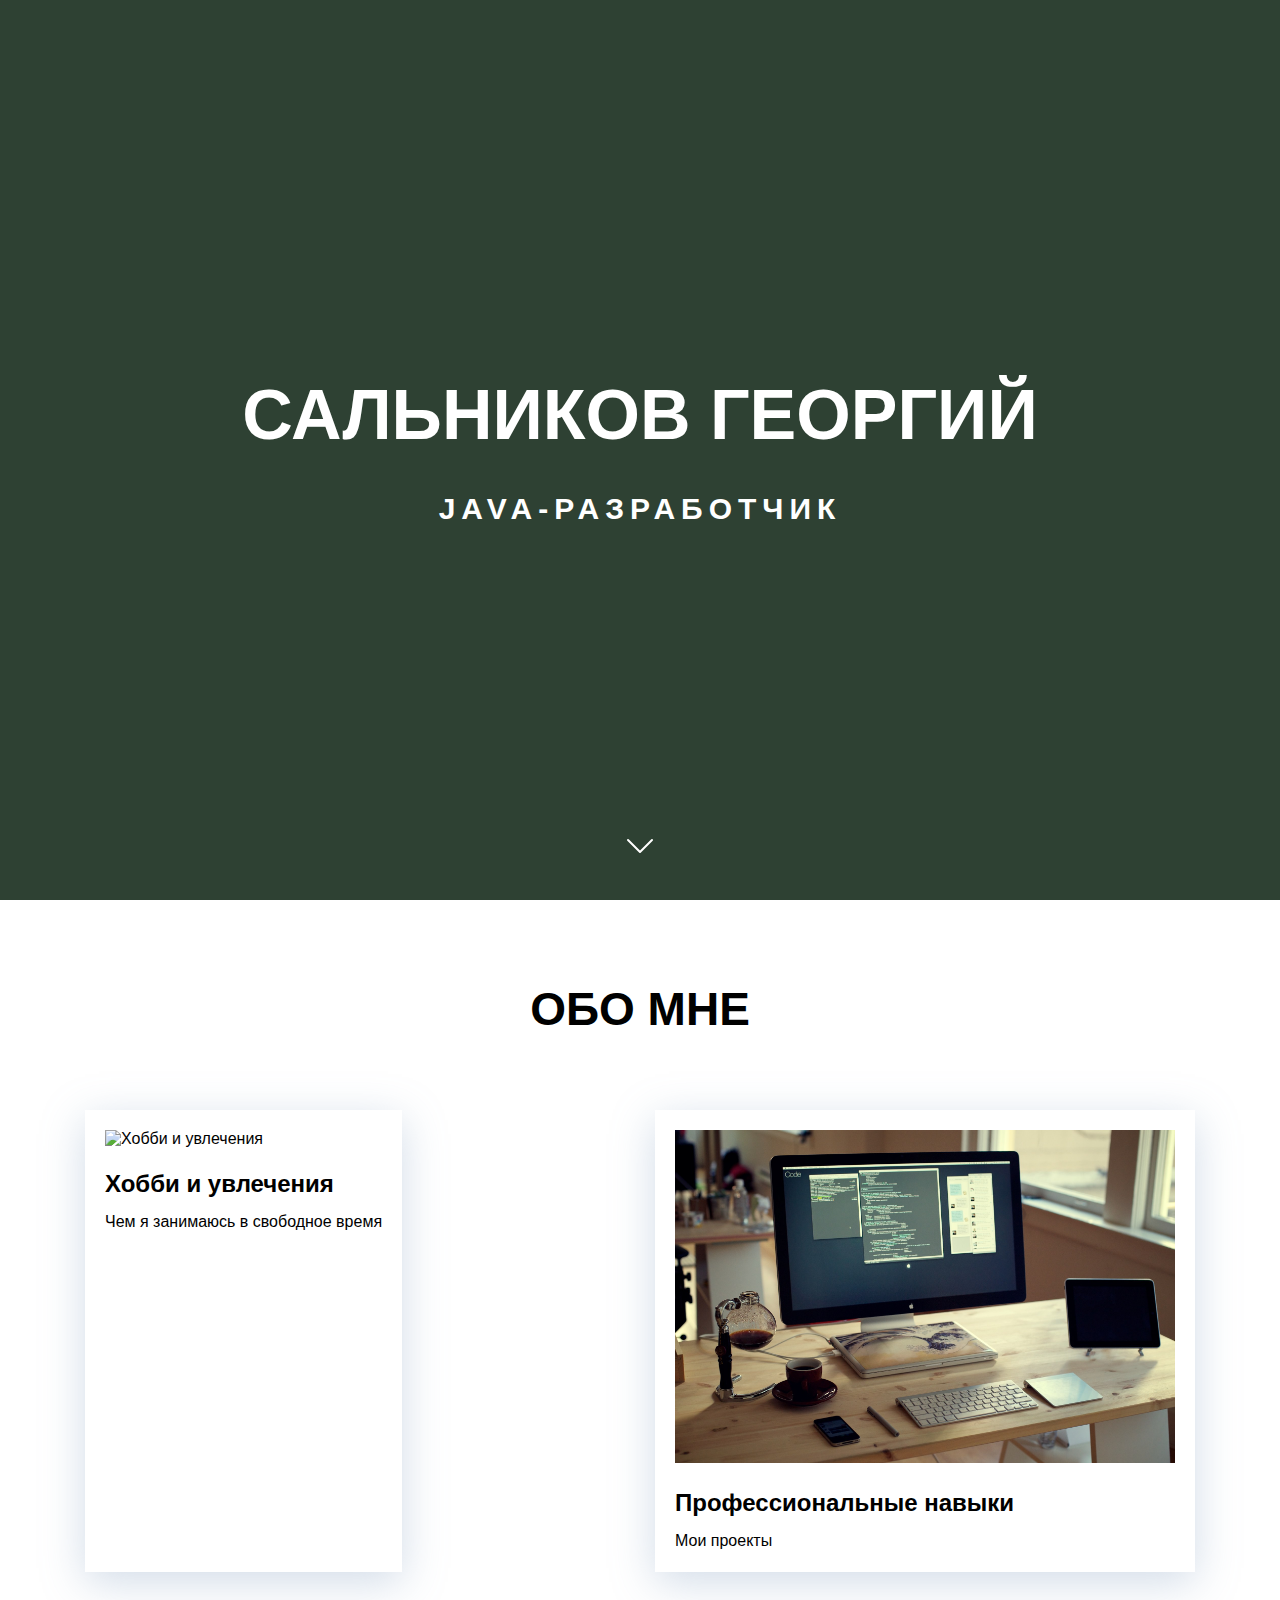
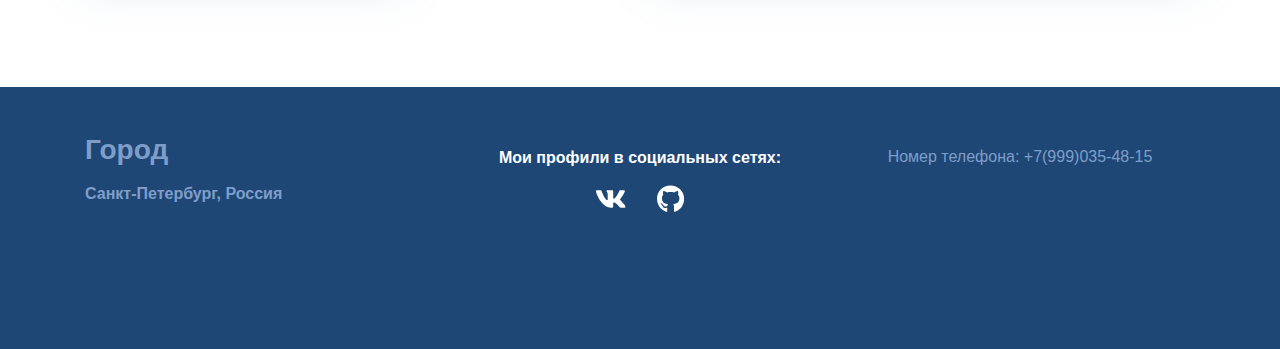
==== index.html @ fc31d526 "Сделал главную страничку и шапку хобби" ====
<!DOCTYPE html>
<html lang="en">
<head>
    <meta charset="UTF-8">
    <meta name="viewport" content="width=device-width, initial-scale=1.0">
    <link rel="stylesheet" href="./css/style.css">
    <title>Document</title>
</head>
<body>
    <header class="header" id="header">
        <div class="header__container container">
            <h1 class="header-title">САЛЬНИКОВ ГЕОРГИЙ</h1>
            <p class="header-subtitle">JAVA-РАЗРАБОТЧИК</p>
        </div>
        <a href="#portfolio" class="header-arrow">
            <img src="./img/chevron-down.svg" alt="Arrow">
        </a>
        </div>
        
    </header>
    <main>
        <section class="portfolio" id="portfolio">
            <div class="container">
                <h2 class="portfolio-header">ОБО МНЕ</h2>
                <div class="portfolio-cards-wrapper">
                    <div class="card">
                        <a href="hobbys.html" class="card-link">
                            <img class="card-img" src="./img/ski2.jpg" alt="Хобби и увлечения">
                            <h3 class="card-title">Хобби и увлечения</h3>
                            <p>Чем я занимаюсь в свободное время</p>
                        </a>
                    </div>

                    <div class="card">
                        <a href="#" class="card-link">
                            <img class="card-img" src="./img/mac.jpg" alt="Профессиональные навыки">
                            <h3 class="card-title">Профессиональные навыки</h3>
                            <p>Мои проекты</p>
                        </a>
                    </div>
                    
                </div>
            </div>
        </section>
    </main>
    <footer class="footer">
        <div class="container">
            <div class="footer-row">
                
                <div class="footer-copyright footer-col">
                    <div class="footer-copyright-name">Город</div>
                    <p>Санкт-Петербург, Россия</p>
                </div>
                <div class="footer-icons footer-col">
                    <p>Мои профили в социальных сетях:</p>
                    <div class="footer-icons-row">
                        <a href="https://vk.com/skgeorge">
                            <img src="./img/vk.svg" alt="">
                        </a>

                        <a href="https://github.com/goshik033">
                            <img src="./img/github.svg" alt="">
                        </a>
                    </div>
                </div>
                <div class="footer-contacts footer-col">
                    <p>Номер телефона: +7(999)035-48-15</p>
                </div>


            </div>
        </div>
    </footer>

    <script src="./libs/jquery/jquery-3.7.1.min.js"></script>
    <script src="./libs/vide/jquery.vide.min.js"></script>
    <script src="./js/main.js"></script>
    
</body>
</html>
---- css/style.css ----
* {
    box-sizing: border-box;
}

html {
    scroll-behavior: smooth;
}

body {
    margin: 0;
    font-family: 'Montserrat', sans-serif;
    color: #000000;
}

img {
    max-width: 100%;
}

.container {
    max-width: 1140px;
    margin-left: auto;
    margin-right: auto;
    padding-left: 15px;
    padding-right: 15px;
}

.none {
    display: none !important;
}

/*-------------------------------Header-------------------------------- */

.header {
    position: relative;
    display: flex;
    flex-direction: column; 
    justify-content: center; 
    align-items: center; 

    width: 100%;
    height: 100vh;
    background-size: cover;
    background-position: center;
}

.header-title {
    margin: 0;
    margin-bottom: 25px;
    font-weight: 700;
    font-size: 70px;
    line-height: 130%;
    text-align: center;
    color: #FFFFFF;
}

.header-subtitle {
    margin: 0;
    font-weight: bold;
    font-size: 30px;
    line-height: 150%;
    text-align: center;
    letter-spacing: 0.2em;
    text-transform: uppercase;
    color: #FFFFFF;
}

.header-arrow {
    width: 48px;
    height: 48px;

    position: absolute;
    bottom: 30px;
    left: 50%;
    transform: translate(-50%, 0);
}

.header__container {

}


/* -------------------------MAIN------------------------ */
.portfolio {
    padding-top: 80px;
    padding-bottom: 115px;
}

.portfolio-header {
    margin: 0;
    margin-bottom: 70px;
    font-weight: 700;
    font-size: 46px;
    line-height: 130%;
    text-align: center;
    color: #000000;
}

.portfolio-cards-wrapper {
    display: flex;
    flex-wrap: wrap;
    justify-content: space-between;
}

.card {
    margin-bottom: 30px;
    max-width: 540px;
    background-color: white;
    box-shadow: 0px 10px 40px rgba(126, 155, 189, 0.35);
    transition: transform 0.2s ease-in;
}

.card:hover {
    transform: translateY(-15px);
}

.card-link {
    display: block;
    padding: 20px;
    color: black;
    text-decoration: none;
    transition: color 0.2s ease-in;
}

.card-link:hover {
    color: rgb(39, 91, 236);
}

.card:last-child, .card:nth-last-child(2) {
    margin-bottom: 0;
}

.card-img {
    margin-bottom: 20px;
}

.card-title {
    margin: 0;
    margin-bottom: 13px;
    font-weight: 600;
    font-size: 24px;
    line-height: 130%;
}

.card p {
    margin: 0;
    font-size: 16px;
    line-height: 130%;
}

/* ------------------------Footer------------------------------ */

.footer {
    padding-top: 45px;
    padding-bottom: 130px;
    background: #1E4776;
    color: white;
}

.footer-row {
    display: flex;
    flex-direction: row;
    justify-content: space-between;
}

.footer-col {
    max-width: 350px;
    flex-grow: 1;
}

.footer-copyright {
    color: #7E9EC9;
    line-height: 1.3;    
}

.footer-copyright-name {
    font-weight: 700;
    font-size: 28px;
    margin-bottom: 15px;
}

.footer-copyright p {
    margin: 0;
    margin-bottom: 15px;
    font-size: 16px;
    font-weight: 600;
}

.footer-icons p {
    font-weight: 600;
    font-size: 16px;
    line-height: 1.3;
    text-align: center;
}

.footer-icons-row {
    display: flex;
    align-items: center;
    justify-content: center;
}

.footer-icons-row > * + * {
    margin-left: 30px;
}


.footer-contacts p {
    text-align: center;
    margin: 15px 0;
    font-size: 16px;
    line-height: 1.3;
    color: #7E9EC9;
}
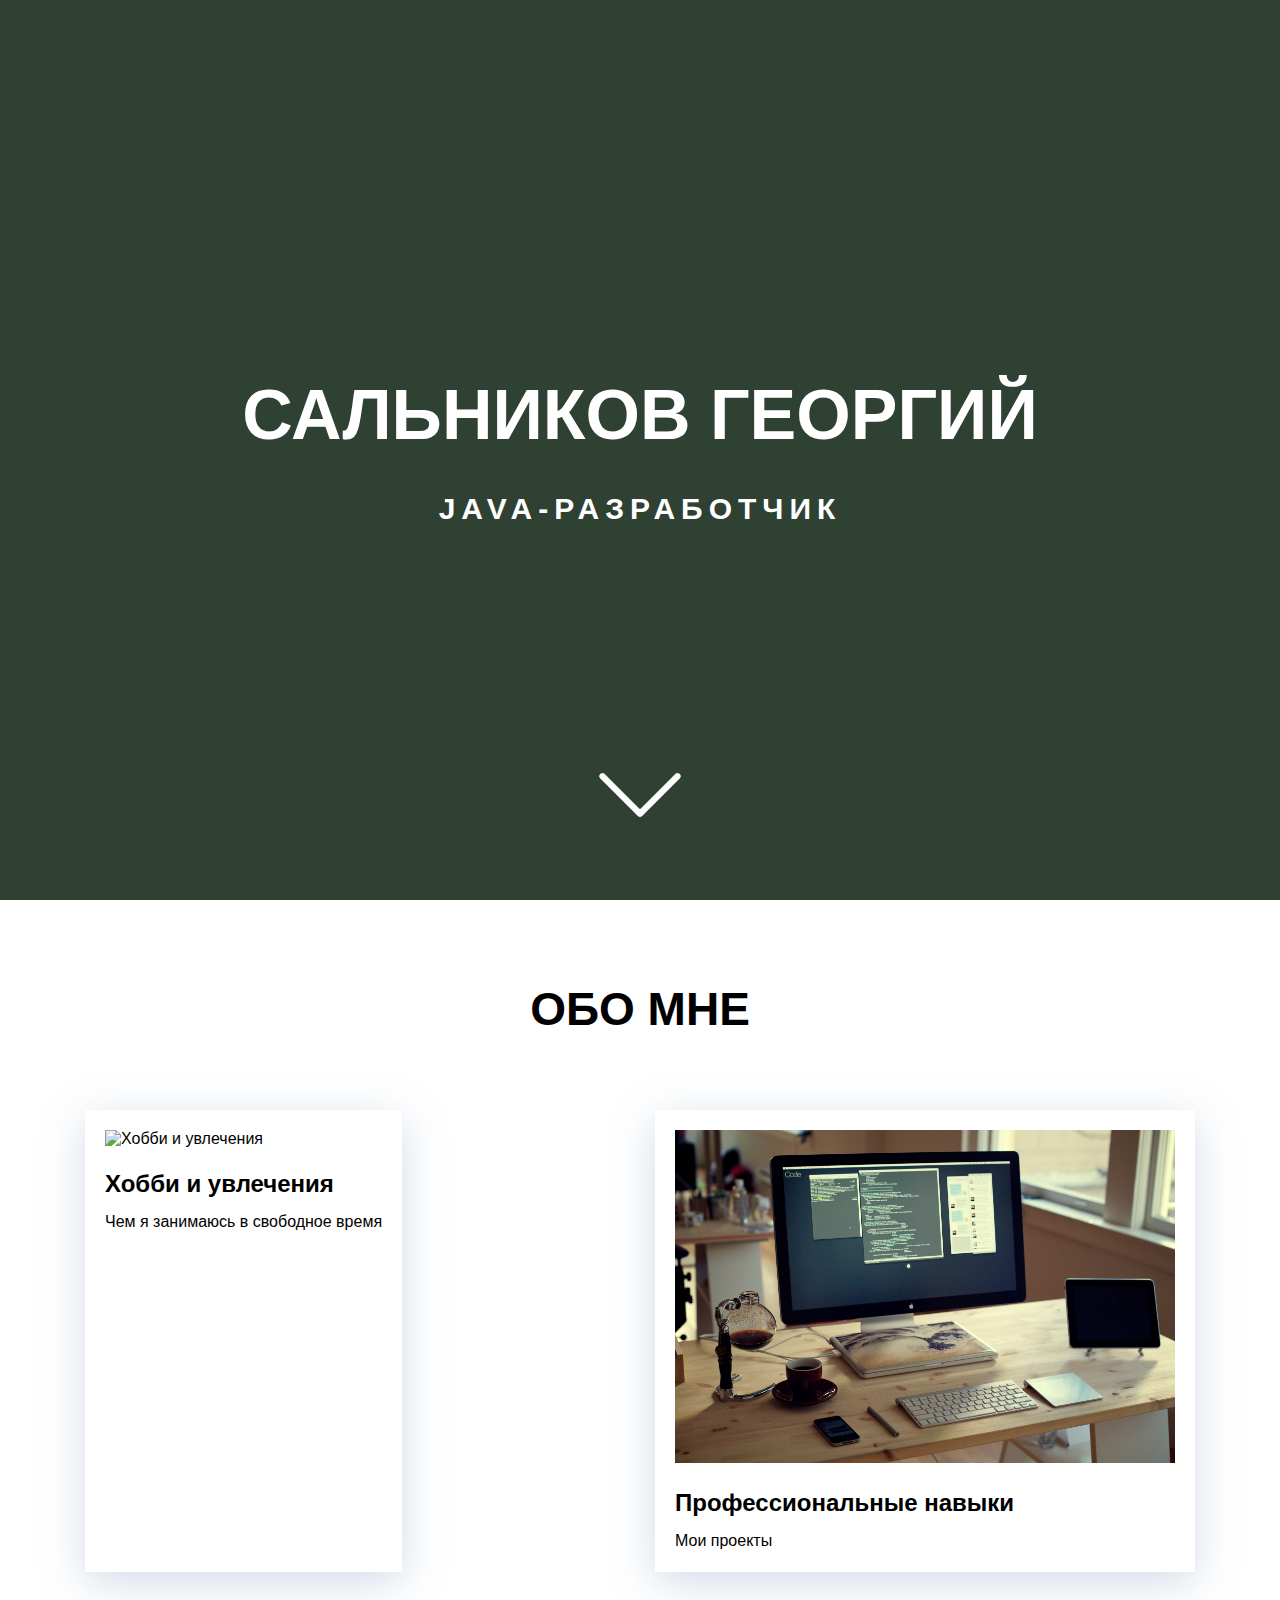
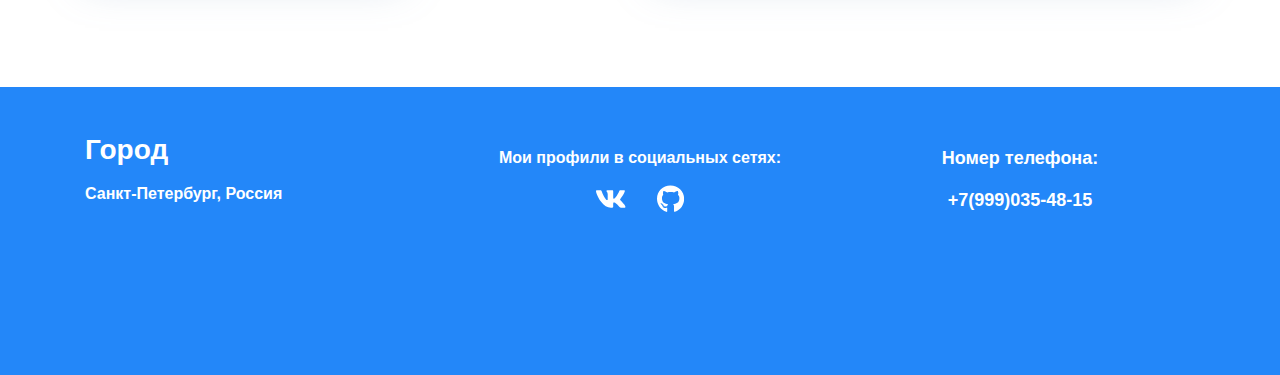
==== commit 0d9fab2e: "Добавил страничку hobbys, в которой сделал header и альбом с фото, но пока без дизайна." ====
--- a/index.html
+++ b/index.html
@@ -64,7 +64,8 @@
                     </div>
                 </div>
                 <div class="footer-contacts footer-col">
-                    <p>Номер телефона: +7(999)035-48-15</p>
+                    Номер телефона:
+                    <p> +7(999)035-48-15</p>
                 </div>
 
 
--- a/css/style.css
+++ b/css/style.css
@@ -65,13 +65,19 @@
 }
 
 .header-arrow {
-    width: 48px;
-    height: 48px;
+    width: 150px;
+    height: 150px;
 
     position: absolute;
     bottom: 30px;
     left: 50%;
     transform: translate(-50%, 0);
+}
+.header-arrow img{
+    width: 150px;
+    height: 150px;
+
+  
 }
 
 .header__container {
@@ -122,7 +128,7 @@
 }
 
 .card-link:hover {
-    color: rgb(39, 91, 236);
+    color: #2387f9;
 }
 
 .card:last-child, .card:nth-last-child(2) {
@@ -152,7 +158,7 @@
 .footer {
     padding-top: 45px;
     padding-bottom: 130px;
-    background: #1E4776;
+    background: #2387f9;
     color: white;
 }
 
@@ -168,7 +174,7 @@
 }
 
 .footer-copyright {
-    color: #7E9EC9;
+    color: white;
     line-height: 1.3;    
 }
 
@@ -203,10 +209,11 @@
 }
 
 
-.footer-contacts p {
+.footer-contacts  {
     text-align: center;
     margin: 15px 0;
-    font-size: 16px;
+    font-size: 18px;
+    font-weight: 600;
     line-height: 1.3;
-    color: #7E9EC9;
-}
+    color: white;
+}
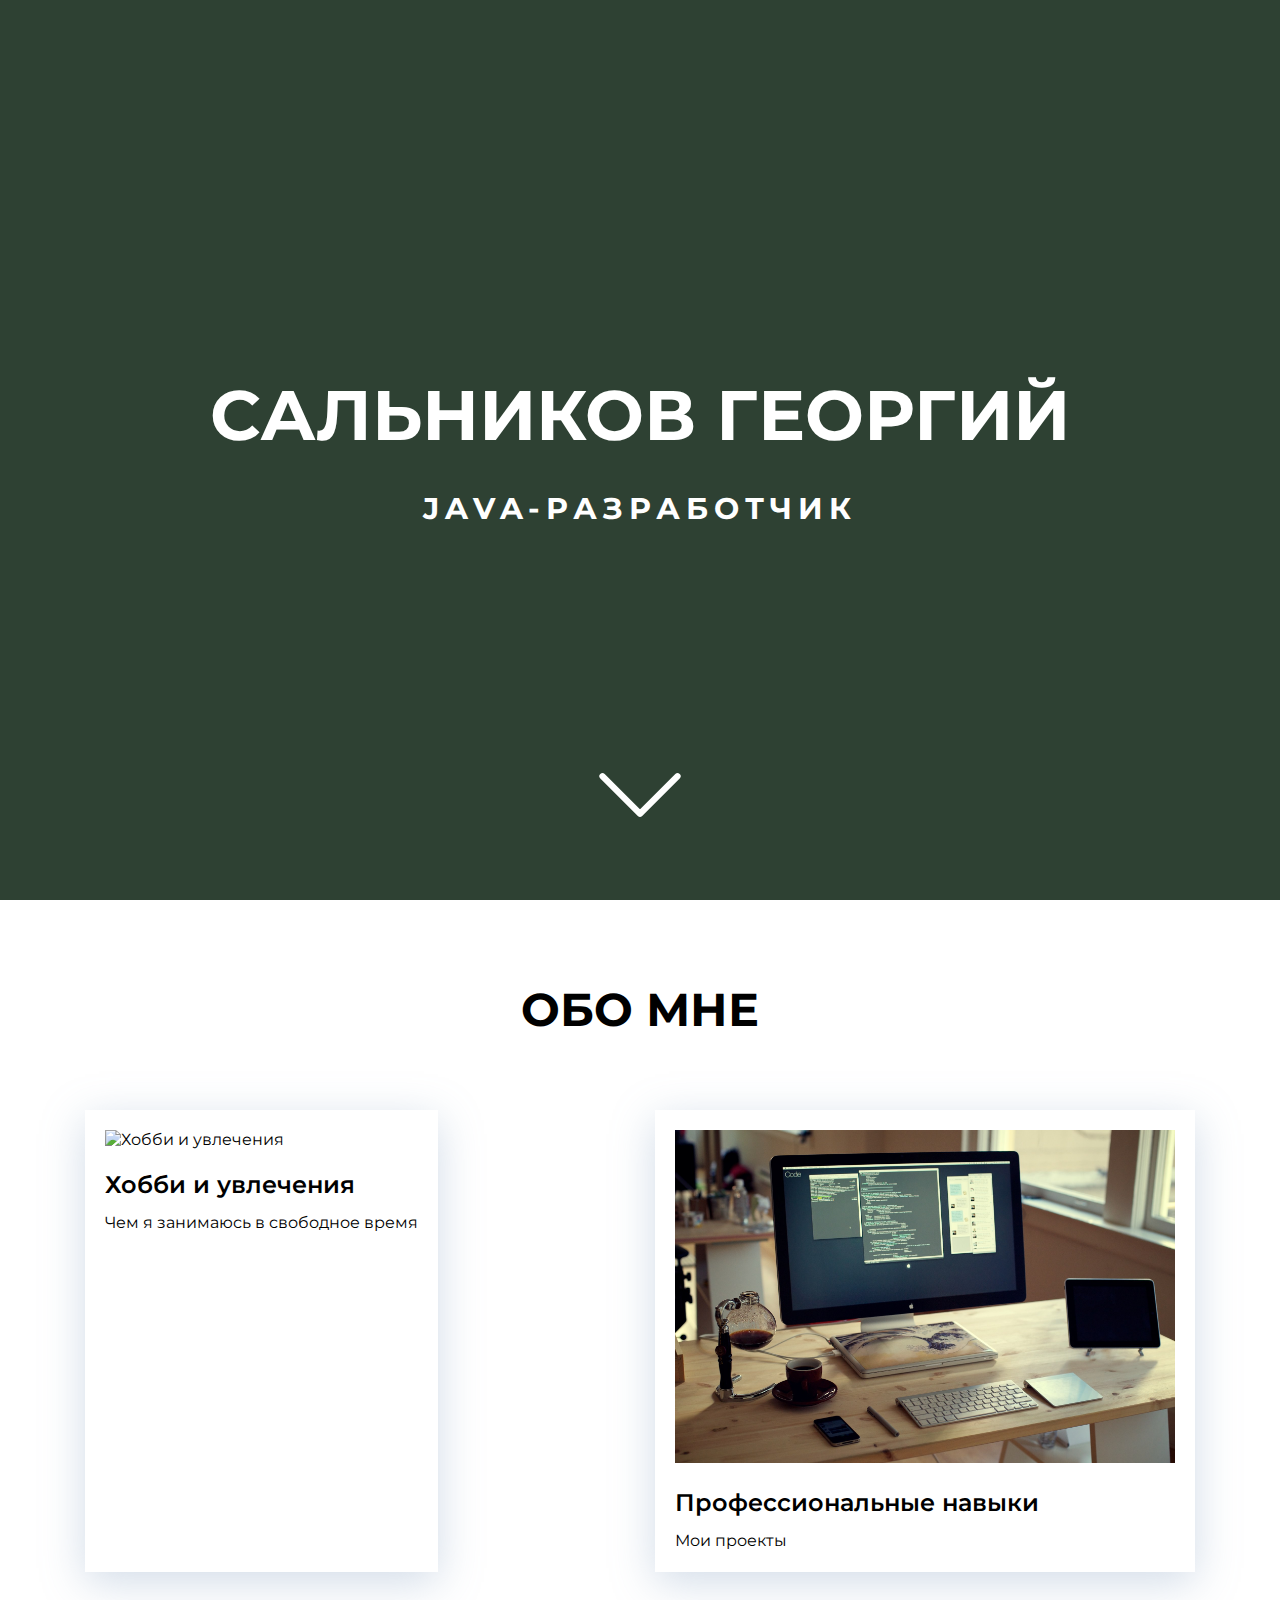
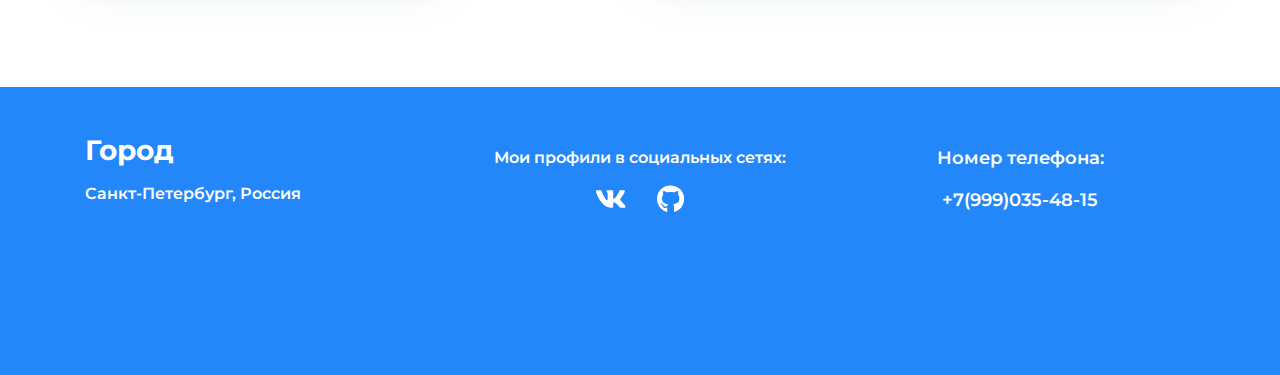
==== commit 55fd9a6f: "Добавлен плеер и подключены шрифты" ====
--- a/index.html
+++ b/index.html
@@ -4,6 +4,9 @@
     <meta charset="UTF-8">
     <meta name="viewport" content="width=device-width, initial-scale=1.0">
     <link rel="stylesheet" href="./css/style.css">
+    <link rel="preconnect" href="https://fonts.googleapis.com">
+<link rel="preconnect" href="https://fonts.gstatic.com" crossorigin>
+<link href="https://fonts.googleapis.com/css2?family=Montserrat:wght@300;400;500;600;700;800&display=swap" rel="stylesheet">
     <title>Document</title>
 </head>
 <body>
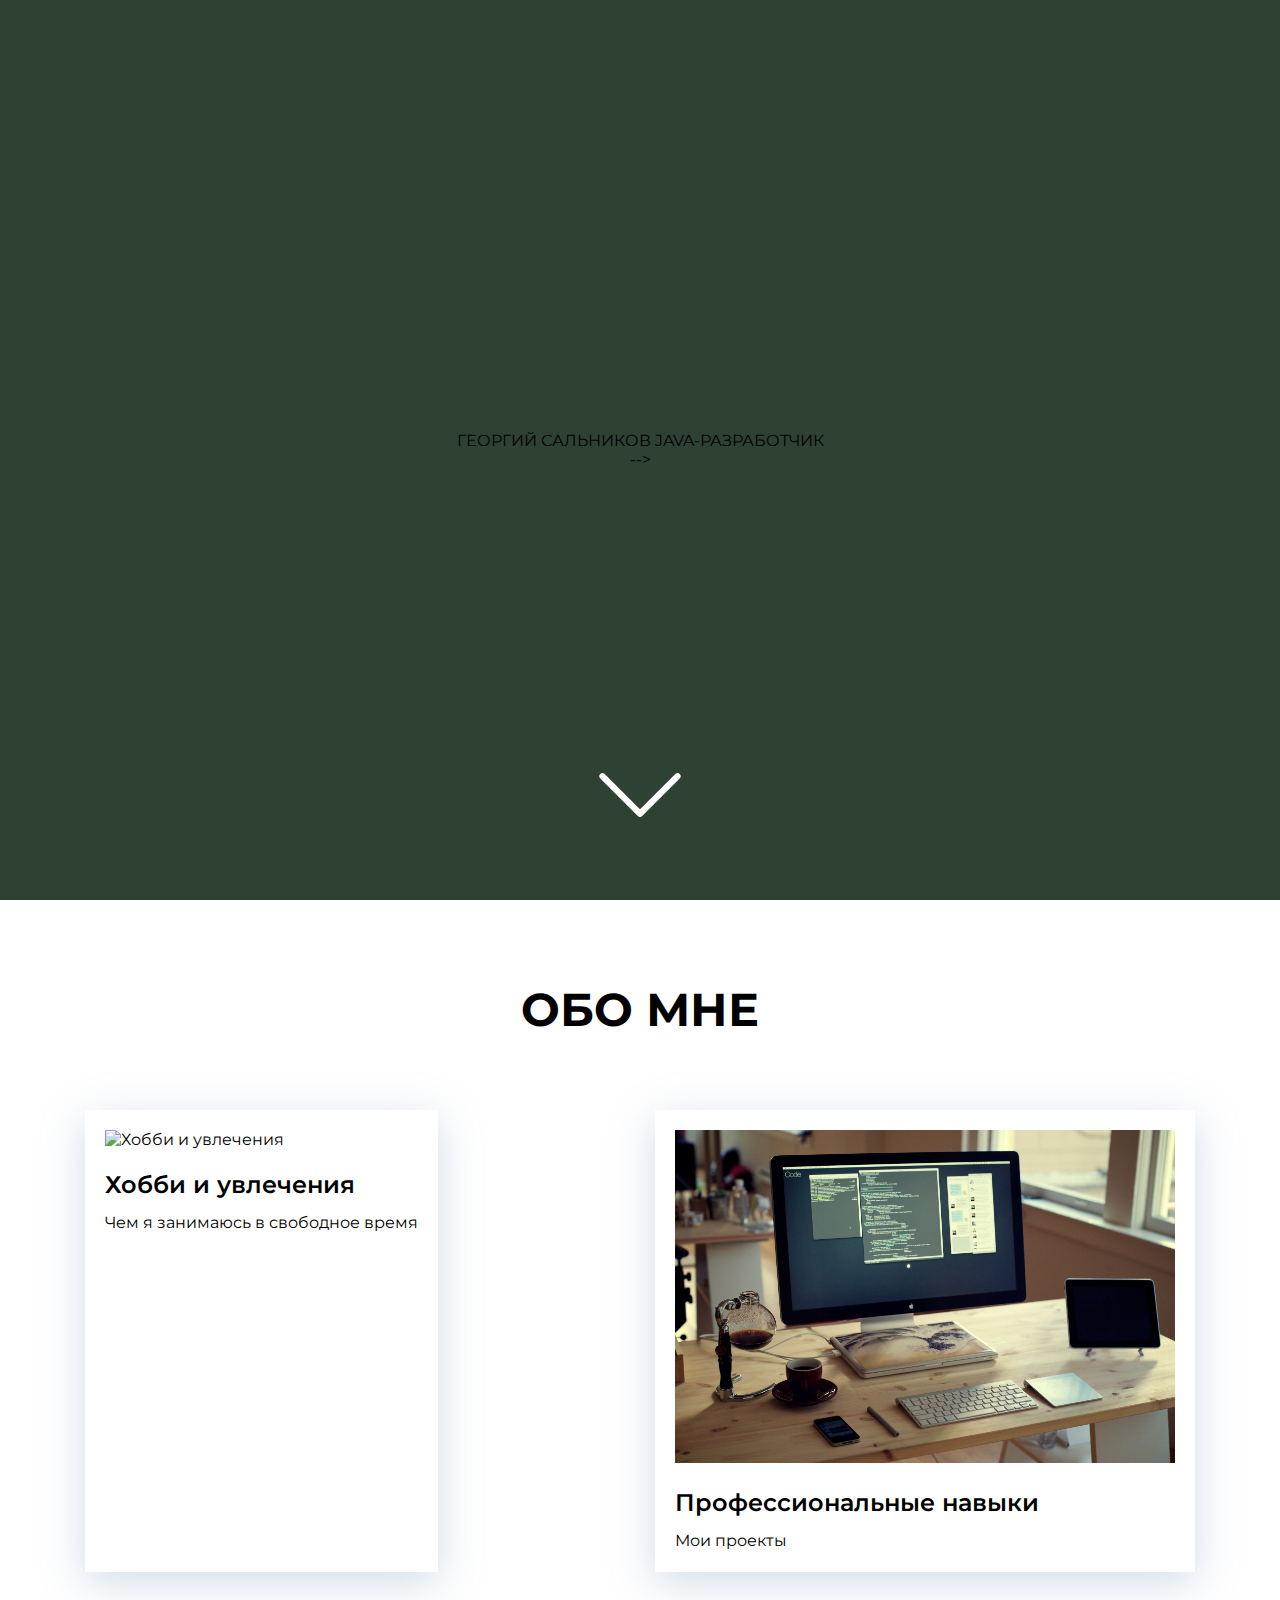
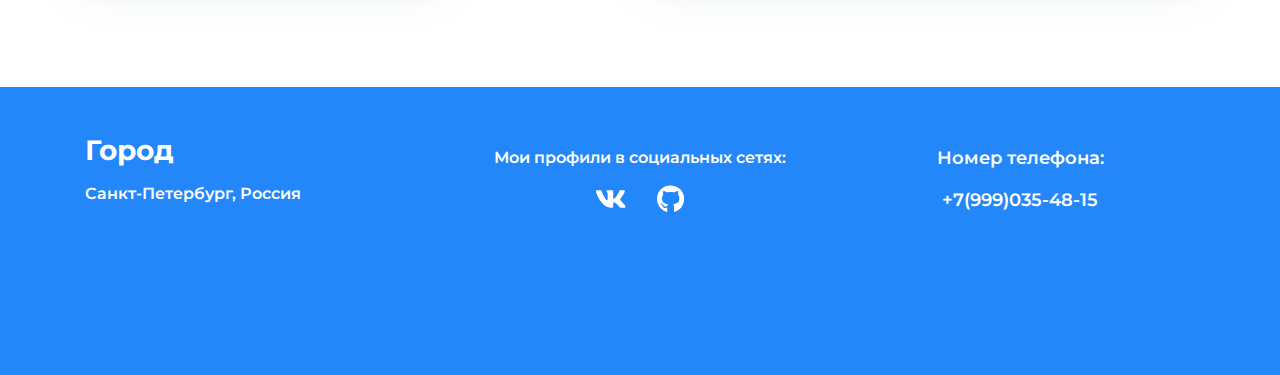
==== commit 06be8676: "Добавлен эффект печатной машинки" ====
--- a/index.html
+++ b/index.html
@@ -11,10 +11,21 @@
 </head>
 <body>
     <header class="header" id="header">
-        <div class="header__container container">
-            <h1 class="header-title">САЛЬНИКОВ ГЕОРГИЙ</h1>
-            <p class="header-subtitle">JAVA-РАЗРАБОТЧИК</p>
+        <div id="typed-strings">
+            <span>ГЕОРГИЙ САЛЬНИКОВ</span>
+            <span>JAVA-РАЗРАБОТЧИК</span>
         </div>
+        
+        <div class="text-typing header__container container">
+            <span class="header-title" id="typed"></span>
+        </div>
+        <!-- <div class="header__container container" id="typed-strings">
+            
+            <span class="header-title">ГЕОРГИЙ САЛЬНИКОВ</span>
+            <span>JAVA-РАЗРАБОТЧИК</span>
+            <!-- <h1 class="header-title">САЛЬНИКОВ ГЕОРГИЙ</h1>
+            <p class="header-subtitle">JAVA-РАЗРАБОТЧИК</p> -->
+        </div> -->
         <a href="#portfolio" class="header-arrow">
             <img src="./img/chevron-down.svg" alt="Arrow">
         </a>
@@ -75,7 +86,7 @@
             </div>
         </div>
     </footer>
-
+    <script src="https://cdn.jsdelivr.net/npm/typed.js@2.0.11"></script>
     <script src="./libs/jquery/jquery-3.7.1.min.js"></script>
     <script src="./libs/vide/jquery.vide.min.js"></script>
     <script src="./js/main.js"></script>
--- a/css/style.css
+++ b/css/style.css
@@ -36,7 +36,6 @@
     flex-direction: column; 
     justify-content: center; 
     align-items: center; 
-
     width: 100%;
     height: 100vh;
     background-size: cover;
@@ -81,6 +80,13 @@
 }
 
 .header__container {
+
+}
+.typed-cursor {
+    font-weight: 700;
+    font-size: 70px;
+    color: #FFFFFF;
+    line-height: 100%;
 
 }
 
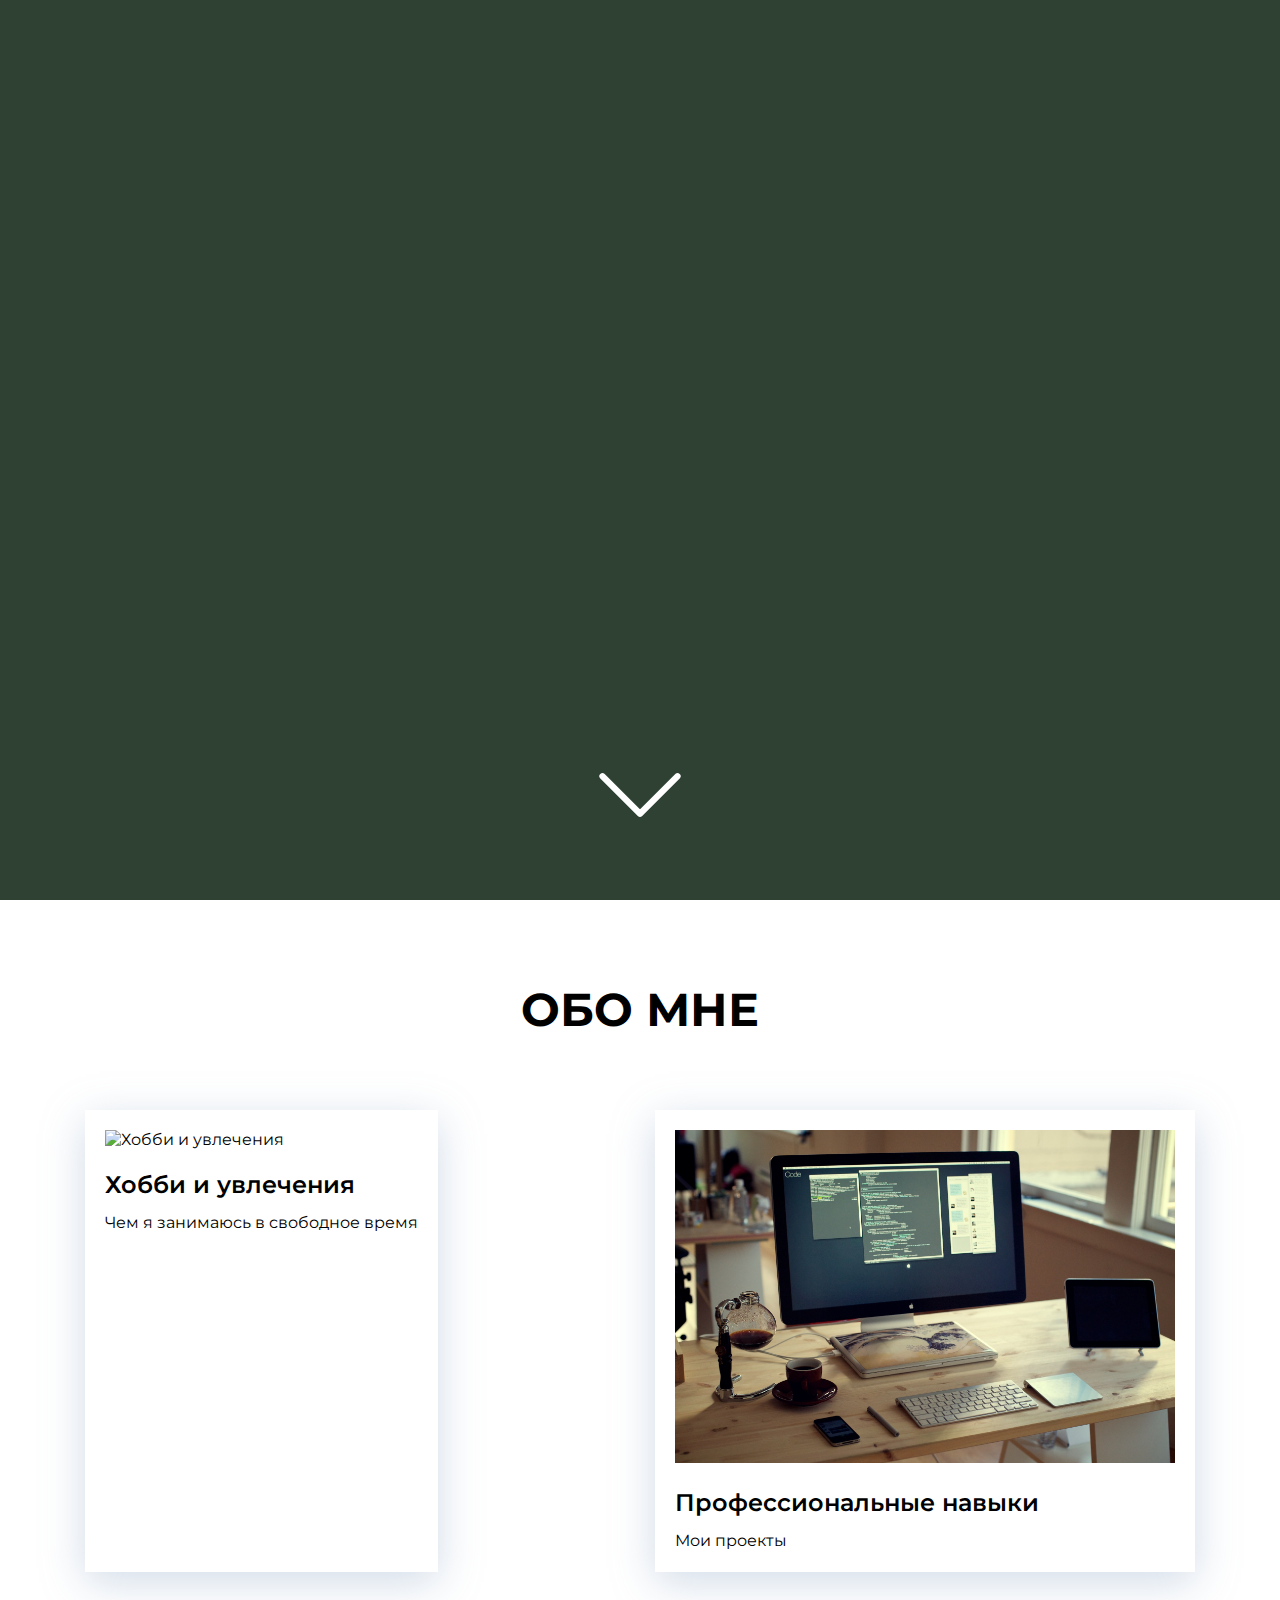
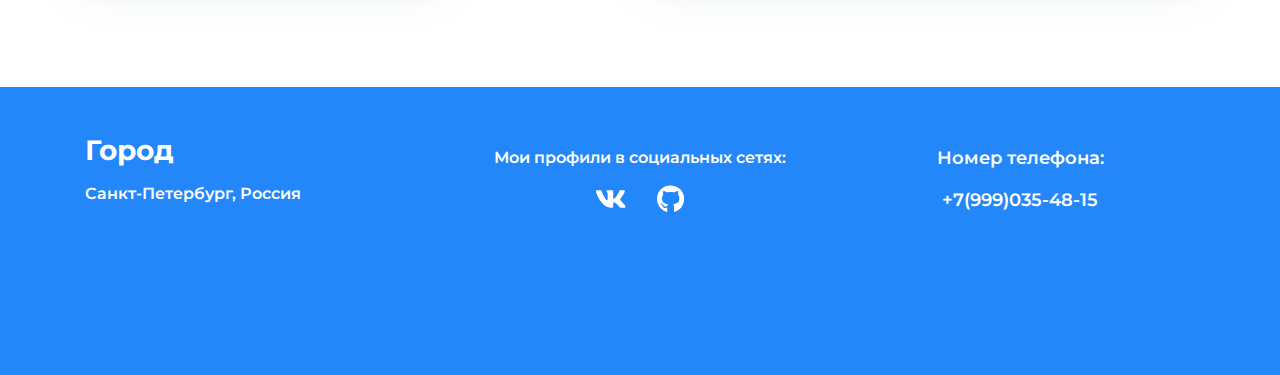
==== commit a4f0dc4b: "Добавлен видео-проигрыватель, но пока без дизайна и с неполным функционалом" ====
--- a/index.html
+++ b/index.html
@@ -11,7 +11,7 @@
 </head>
 <body>
     <header class="header" id="header">
-        <div id="typed-strings">
+        <div class = "typed-strings" id="typed-strings">
             <span>ГЕОРГИЙ САЛЬНИКОВ</span>
             <span>JAVA-РАЗРАБОТЧИК</span>
         </div>
@@ -19,13 +19,7 @@
         <div class="text-typing header__container container">
             <span class="header-title" id="typed"></span>
         </div>
-        <!-- <div class="header__container container" id="typed-strings">
-            
-            <span class="header-title">ГЕОРГИЙ САЛЬНИКОВ</span>
-            <span>JAVA-РАЗРАБОТЧИК</span>
-            <!-- <h1 class="header-title">САЛЬНИКОВ ГЕОРГИЙ</h1>
-            <p class="header-subtitle">JAVA-РАЗРАБОТЧИК</p> -->
-        </div> -->
+        </div> 
         <a href="#portfolio" class="header-arrow">
             <img src="./img/chevron-down.svg" alt="Arrow">
         </a>
--- a/css/style.css
+++ b/css/style.css
@@ -29,7 +29,9 @@
 }
 
 /*-------------------------------Header-------------------------------- */
-
+.typed-strings span{
+    display: none;
+}
 .header {
     position: relative;
     display: flex;
@@ -79,16 +81,14 @@
   
 }
 
-.header__container {
-
-}
+
 .typed-cursor {
     font-weight: 700;
     font-size: 70px;
     color: #FFFFFF;
-    line-height: 100%;
-
-}
+
+}
+
 
 
 /* -------------------------MAIN------------------------ */
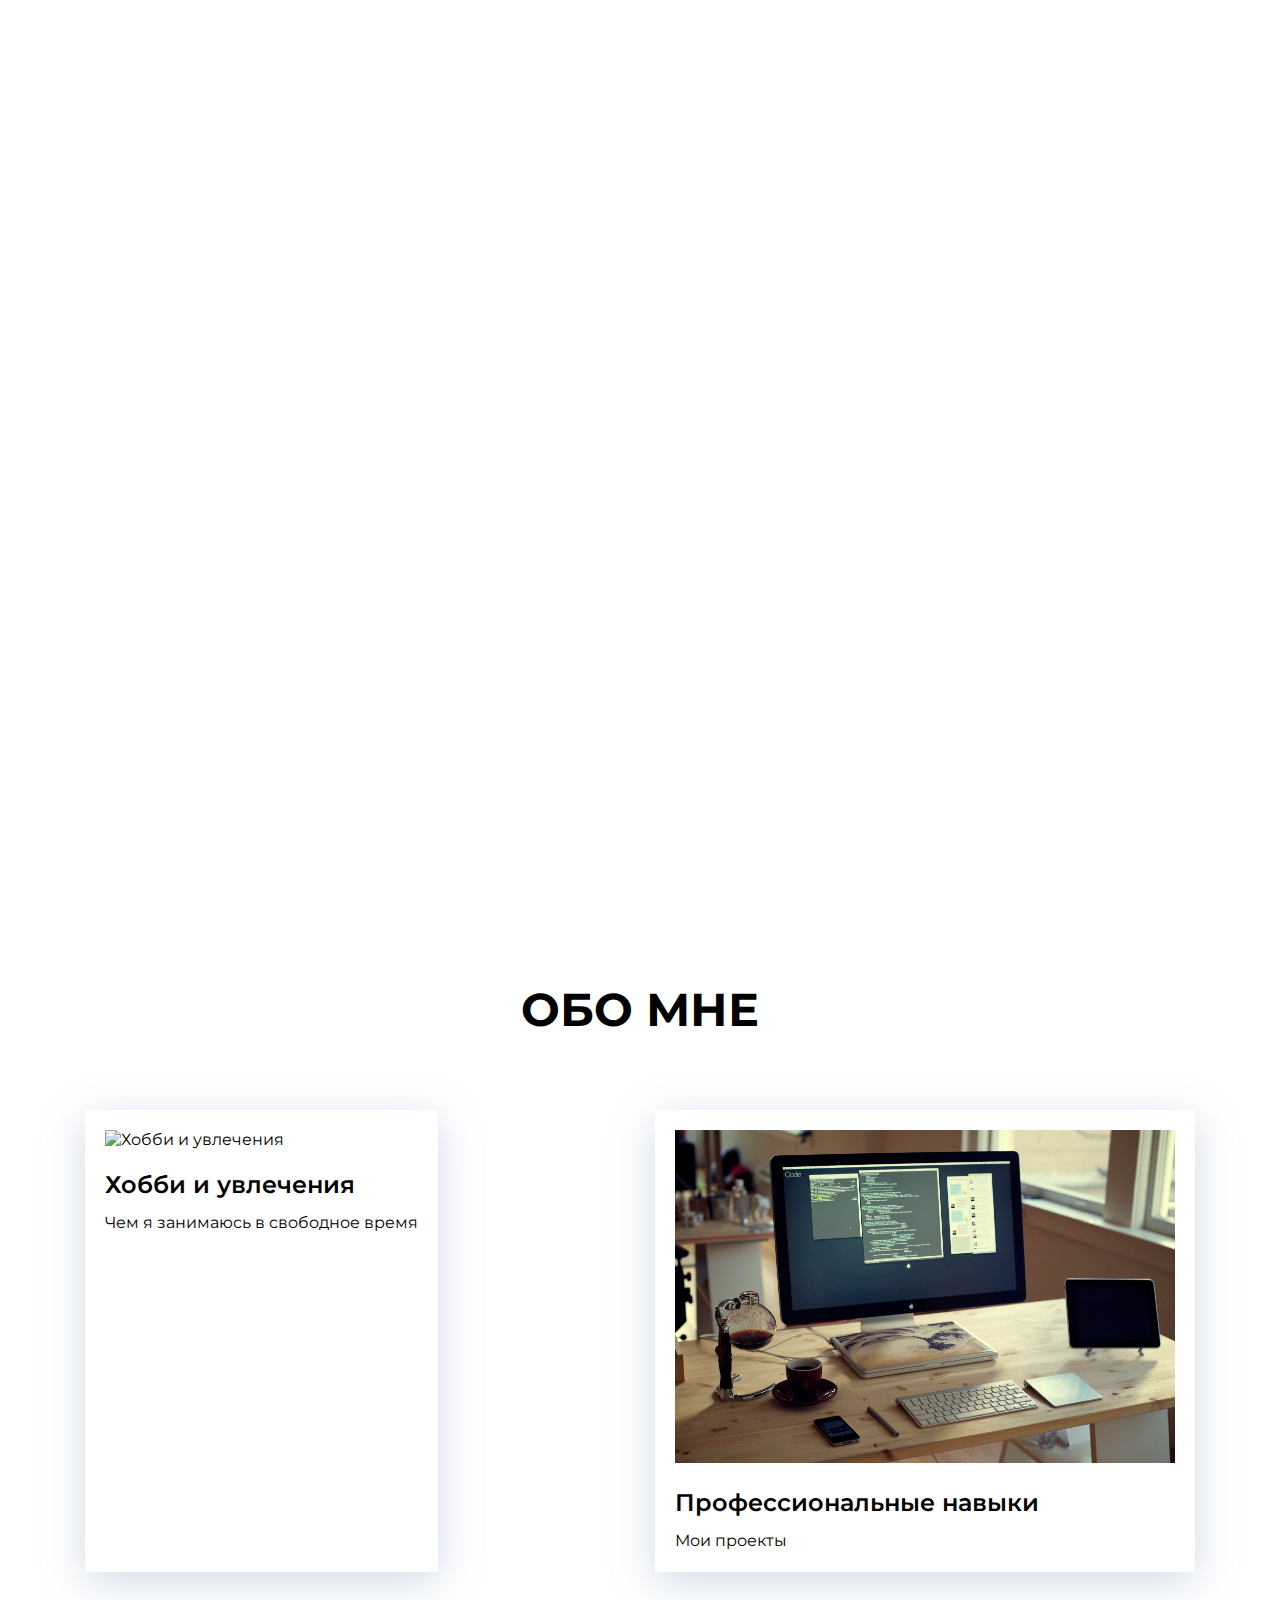
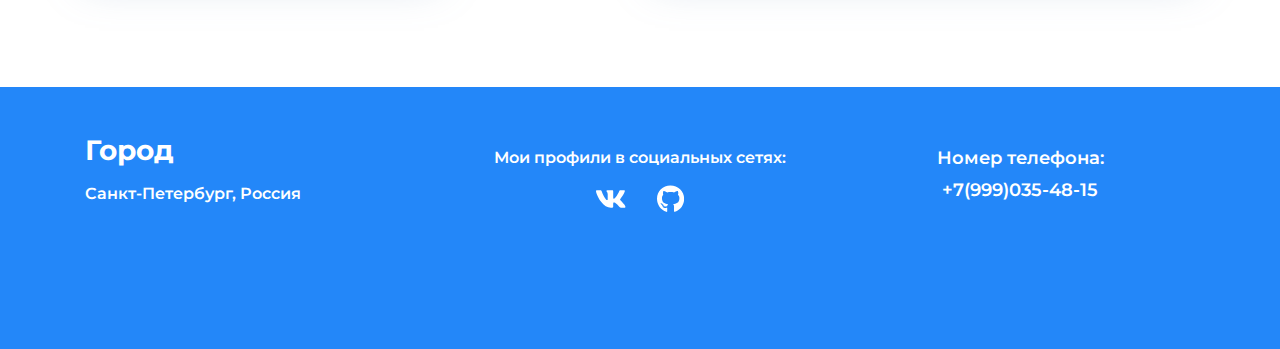
==== commit de7a7cf2: "Merge pull request #1 from stepancar-web-programming/dev" ====
--- a/index.html
+++ b/index.html
@@ -5,85 +5,88 @@
     <meta name="viewport" content="width=device-width, initial-scale=1.0">
     <link rel="stylesheet" href="./css/style.css">
     <link rel="preconnect" href="https://fonts.googleapis.com">
-<link rel="preconnect" href="https://fonts.gstatic.com" crossorigin>
-<link href="https://fonts.googleapis.com/css2?family=Montserrat:wght@300;400;500;600;700;800&display=swap" rel="stylesheet">
+    <link rel="preconnect" href="https://fonts.gstatic.com" crossorigin>
+    <link href="https://fonts.googleapis.com/css2?family=Montserrat:wght@300;400;500;600;700;800&display=swap"
+          rel="stylesheet">
     <title>Document</title>
 </head>
 <body>
-    <header class="header" id="header">
-        <div class = "typed-strings" id="typed-strings">
-            <span>ГЕОРГИЙ САЛЬНИКОВ</span>
-            <span>JAVA-РАЗРАБОТЧИК</span>
-        </div>
-        
-        <div class="text-typing header__container container">
-            <span class="header-title" id="typed"></span>
-        </div>
-        </div> 
-        <a href="#portfolio" class="header-arrow">
-            <img src="./img/chevron-down.svg" alt="Arrow">
-        </a>
-        </div>
-        
-    </header>
-    <main>
-        <section class="portfolio" id="portfolio">
-            <div class="container">
-                <h2 class="portfolio-header">ОБО МНЕ</h2>
-                <div class="portfolio-cards-wrapper">
-                    <div class="card">
-                        <a href="hobbys.html" class="card-link">
-                            <img class="card-img" src="./img/ski2.jpg" alt="Хобби и увлечения">
-                            <h3 class="card-title">Хобби и увлечения</h3>
-                            <p>Чем я занимаюсь в свободное время</p>
-                        </a>
-                    </div>
+<header class="header" id="header">
+    <div class="typed-strings" id="typed-strings">
+        <span>ГЕОРГИЙ САЛЬНИКОВ</span>
+        <span>JAVA-РАЗРАБОТЧИК</span>
+    </div>
 
-                    <div class="card">
-                        <a href="#" class="card-link">
-                            <img class="card-img" src="./img/mac.jpg" alt="Профессиональные навыки">
-                            <h3 class="card-title">Профессиональные навыки</h3>
-                            <p>Мои проекты</p>
-                        </a>
-                    </div>
-                    
-                </div>
-            </div>
-        </section>
-    </main>
-    <footer class="footer">
+    <div class="text-typing header__container container">
+        <span class="header-title" id="typed"></span>
+    </div>
+    </div>
+    <a href="#portfolio" class="header-arrow">
+        <img src="./img/chevron-down.svg" alt="Arrow">
+    </a>
+    </div>
+
+</header>
+<main>
+    <section class="portfolio" id="portfolio">
         <div class="container">
-            <div class="footer-row">
-                
-                <div class="footer-copyright footer-col">
-                    <div class="footer-copyright-name">Город</div>
-                    <p>Санкт-Петербург, Россия</p>
-                </div>
-                <div class="footer-icons footer-col">
-                    <p>Мои профили в социальных сетях:</p>
-                    <div class="footer-icons-row">
-                        <a href="https://vk.com/skgeorge">
-                            <img src="./img/vk.svg" alt="">
-                        </a>
-
-                        <a href="https://github.com/goshik033">
-                            <img src="./img/github.svg" alt="">
-                        </a>
-                    </div>
-                </div>
-                <div class="footer-contacts footer-col">
-                    Номер телефона:
-                    <p> +7(999)035-48-15</p>
+            <h2 class="portfolio-header">ОБО МНЕ</h2>
+            <div class="portfolio-cards-wrapper">
+                <div class="card">
+                    <a href="hobbys.html" class="card-link">
+                        <img class="card-img" src="./img/ski2.jpg" alt="Хобби и увлечения">
+                        <h3 class="card-title">Хобби и увлечения</h3>
+                        <p>Чем я занимаюсь в свободное время</p>
+                    </a>
                 </div>
 
+                <div class="card">
+                    <a href="prof.html" class="card-link">
+                        <img class="card-img" src="./img/mac.jpg" alt="Профессиональные навыки">
+                        <h3 class="card-title">Профессиональные навыки</h3>
+                        <p>Мои проекты</p>
+                    </a>
+                </div>
 
             </div>
         </div>
-    </footer>
-    <script src="https://cdn.jsdelivr.net/npm/typed.js@2.0.11"></script>
-    <script src="./libs/jquery/jquery-3.7.1.min.js"></script>
-    <script src="./libs/vide/jquery.vide.min.js"></script>
-    <script src="./js/main.js"></script>
-    
+    </section>
+</main>
+<footer class="footer">
+    <div class="container">
+        <div class="footer-row">
+
+            <div class="footer-copyright footer-col">
+                <div class="footer-copyright-name">Город</div>
+                <p>Санкт-Петербург, Россия</p>
+            </div>
+            <div class="footer-icons footer-col">
+                <p>Мои профили в социальных сетях:</p>
+                <div class="footer-icons-row">
+                    <a href="https://vk.com/skgeorge">
+                        <img src="./img/vk.svg" alt="">
+                    </a>
+
+                    <a href="https://github.com/goshik033">
+                        <img src="./img/github.svg" alt="">
+                    </a>
+                </div>
+            </div>
+            <div class="footer-contacts footer-col">
+                Номер телефона:
+                <a class="phone" href="tel:+79990354815"> +7(999)035-48-15</a>
+            </div>
+
+
+        </div>
+    </div>
+</footer>
+
+
+<script src="https://cdn.jsdelivr.net/npm/typed.js@2.0.11"></script>
+<script src="https://cdn.jsdelivr.net/npm/jquery@3.7.1/dist/jquery.min.js"></script>
+<script src="https://cdnjs.cloudflare.com/ajax/libs/vide/0.5.1/jquery.vide.min.js" ></script>
+<script src="./js/main.js"></script>
+
 </body>
 </html>--- a/css/style.css
+++ b/css/style.css
@@ -29,15 +29,16 @@
 }
 
 /*-------------------------------Header-------------------------------- */
-.typed-strings span{
+.typed-strings span {
     display: none;
 }
+
 .header {
     position: relative;
     display: flex;
-    flex-direction: column; 
-    justify-content: center; 
-    align-items: center; 
+    flex-direction: column;
+    justify-content: center;
+    align-items: center;
     width: 100%;
     height: 100vh;
     background-size: cover;
@@ -68,17 +69,15 @@
 .header-arrow {
     width: 150px;
     height: 150px;
-
     position: absolute;
     bottom: 30px;
     left: 50%;
     transform: translate(-50%, 0);
 }
-.header-arrow img{
+
+.header-arrow img {
     width: 150px;
     height: 150px;
-
-  
 }
 
 
@@ -88,7 +87,6 @@
     color: #FFFFFF;
 
 }
-
 
 
 /* -------------------------MAIN------------------------ */
@@ -181,7 +179,7 @@
 
 .footer-copyright {
     color: white;
-    line-height: 1.3;    
+    line-height: 1.3;
 }
 
 .footer-copyright-name {
@@ -215,7 +213,9 @@
 }
 
 
-.footer-contacts  {
+.footer-contacts {
+    display: flex;
+    flex-direction: column;
     text-align: center;
     margin: 15px 0;
     font-size: 18px;
@@ -223,3 +223,11 @@
     line-height: 1.3;
     color: white;
 }
+.phone {
+    margin-top: 8px;
+    color: #FFFFFF;
+    text-decoration: none;
+}
+.phone:hover {
+    color: #e3e0e0; /
+}
